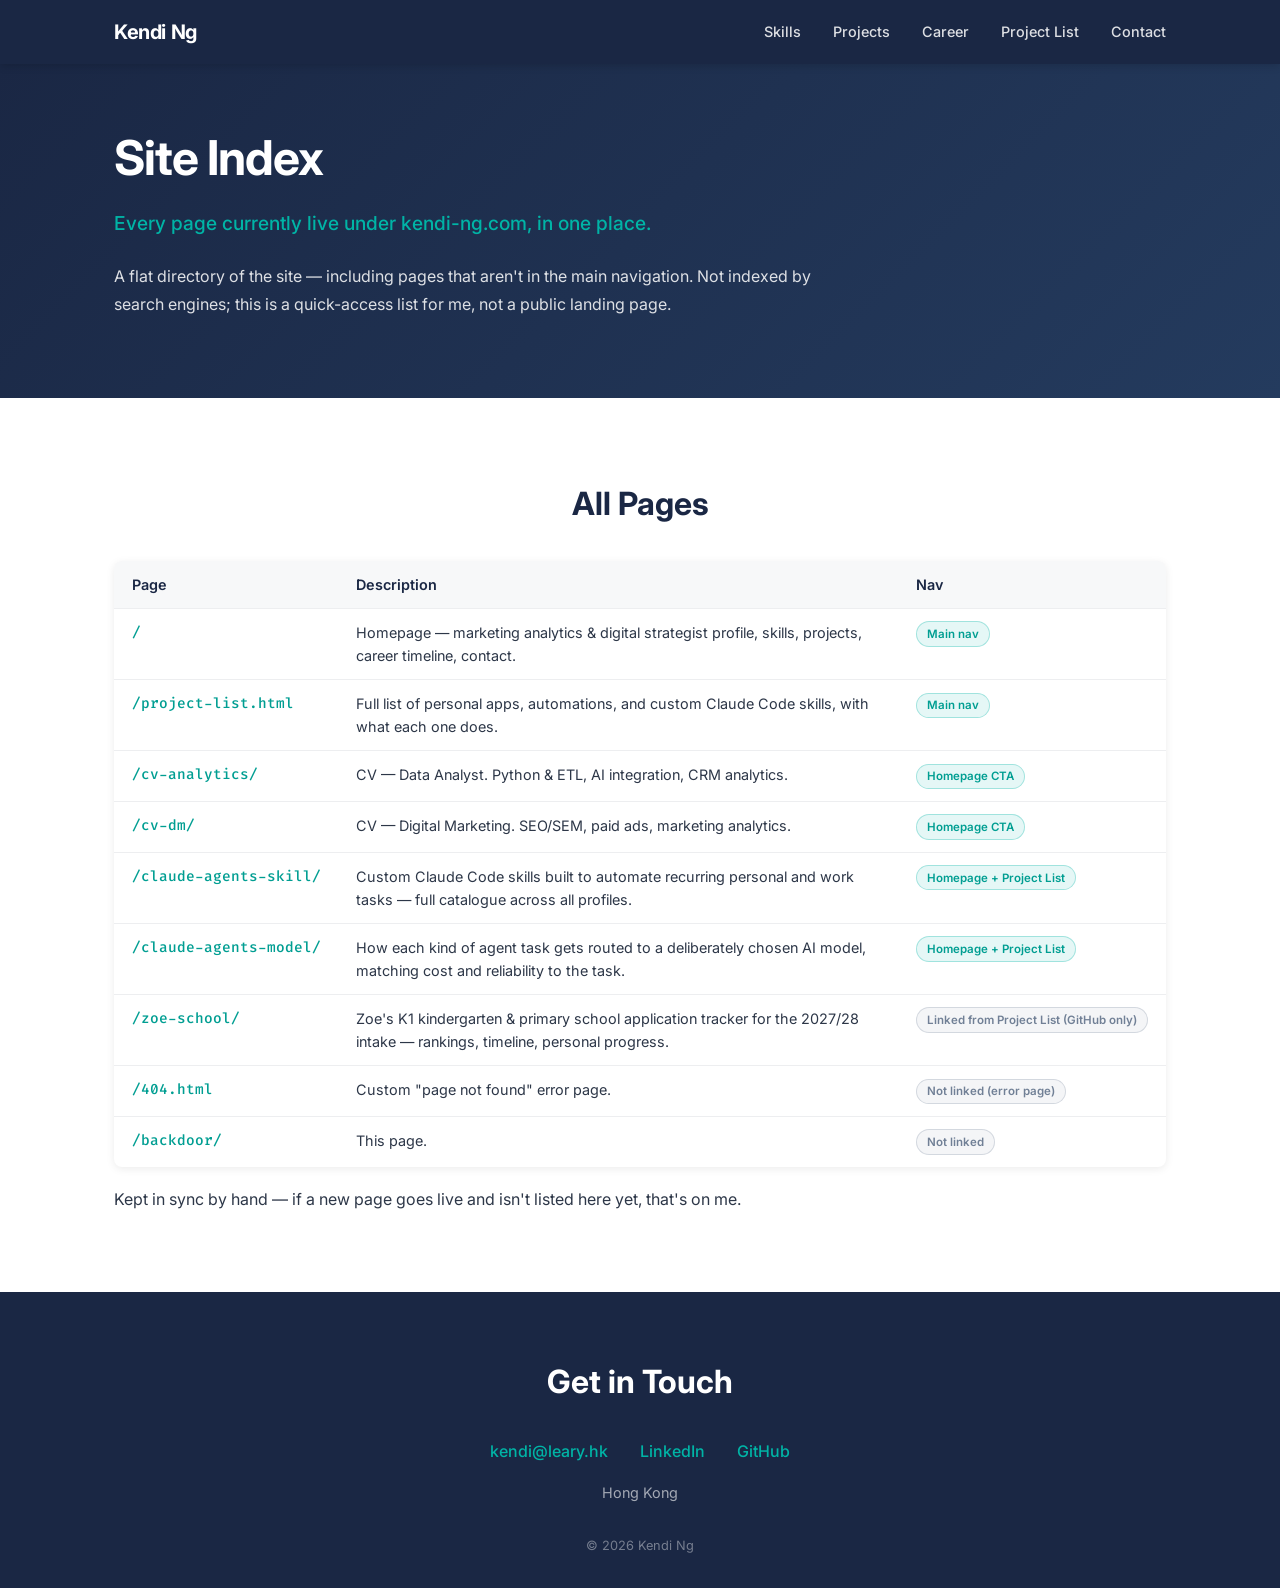
==== backdoor/index.html @ f40d723e "Add /backdoor site index page; fix drift in claude-agents-skill catalogue - New /backdoor/ page: fla" ====
<!DOCTYPE html>
<html lang="en">
<head>
  <meta charset="UTF-8">
  <meta name="viewport" content="width=device-width, initial-scale=1.0">
  <meta name="robots" content="noindex, nofollow">
  <title>Site Index — Kendi Ng</title>
  <link rel="icon" href="data:image/svg+xml,<svg xmlns='http://www.w3.org/2000/svg' viewBox='0 0 100 100'><text y='.9em' font-size='90'>K</text></svg>">
  <link rel="preconnect" href="https://fonts.googleapis.com">
  <link rel="preconnect" href="https://fonts.gstatic.com" crossorigin>
  <link href="https://fonts.googleapis.com/css2?family=Inter:wght@400;600;700&family=Fira+Code:wght@400&display=swap" rel="stylesheet">
  <link rel="stylesheet" href="../assets/css/style.css">
  <style>
    .page-hero { padding: 3.5rem 0 3rem; }
    .backdoor-table-wrap {
      overflow-x: auto;
      background: var(--color-white);
      border-radius: var(--radius);
      box-shadow: var(--shadow-card);
    }
    .backdoor-table {
      width: 100%;
      border-collapse: collapse;
      font-size: 0.9rem;
    }
    .backdoor-table th, .backdoor-table td {
      text-align: left;
      padding: 0.75rem 1.1rem;
      border-bottom: 1px solid rgba(26, 39, 68, 0.08);
      vertical-align: top;
    }
    .backdoor-table th {
      color: var(--color-primary);
      font-weight: 600;
      background: rgba(26, 39, 68, 0.03);
    }
    .backdoor-table tr:last-child td { border-bottom: none; }
    .backdoor-table td:first-child {
      font-family: var(--font-code);
      color: var(--color-accent-dark);
      white-space: nowrap;
      font-weight: 500;
    }
    .status-badge {
      display: inline-block;
      padding: 0.15rem 0.65rem;
      font-size: 0.72rem;
      font-weight: 600;
      border-radius: 999px;
      white-space: nowrap;
    }
    .status-live {
      color: var(--color-accent-dark);
      background: rgba(0, 180, 166, 0.1);
      border: 1px solid rgba(0, 180, 166, 0.3);
    }
    .status-unlinked {
      color: var(--color-muted);
      background: rgba(113, 128, 150, 0.08);
      border: 1px solid rgba(113, 128, 150, 0.25);
    }
  </style>
</head>
<body>

  <!-- Header / Navigation -->
  <header class="site-header">
    <nav class="nav-container container">
      <a href="../index.html" class="nav-logo">Kendi Ng</a>
      <button class="nav-toggle" aria-label="Toggle menu" aria-expanded="false">
        <span class="hamburger"></span>
      </button>
      <ul class="nav-links">
        <li><a href="../index.html#skills">Skills</a></li>
        <li><a href="../index.html#projects">Projects</a></li>
        <li><a href="../index.html#timeline">Career</a></li>
        <li><a href="../project-list.html">Project List</a></li>
        <li><a href="../index.html#contact">Contact</a></li>
      </ul>
    </nav>
  </header>

  <main>

    <!-- Page Hero -->
    <section class="hero page-hero">
      <div class="container">
        <div class="hero-content">
          <h1>Site Index</h1>
          <p class="hero-subtitle">Every page currently live under kendi-ng.com, in one place.</p>
          <p class="hero-bio">A flat directory of the site — including pages that aren't in the main navigation. Not indexed by search engines; this is a quick-access list for me, not a public landing page.</p>
        </div>
      </div>
    </section>

    <!-- Page directory -->
    <section class="projects">
      <div class="container">
        <h2 class="section-title">All Pages</h2>
        <div class="backdoor-table-wrap">
          <table class="backdoor-table">
            <thead><tr><th>Page</th><th>Description</th><th>Nav</th></tr></thead>
            <tbody>
              <tr>
                <td><a href="../index.html">/</a></td>
                <td>Homepage — marketing analytics &amp; digital strategist profile, skills, projects, career timeline, contact.</td>
                <td><span class="status-badge status-live">Main nav</span></td>
              </tr>
              <tr>
                <td><a href="../project-list.html">/project-list.html</a></td>
                <td>Full list of personal apps, automations, and custom Claude Code skills, with what each one does.</td>
                <td><span class="status-badge status-live">Main nav</span></td>
              </tr>
              <tr>
                <td><a href="../cv-analytics/">/cv-analytics/</a></td>
                <td>CV — Data Analyst. Python &amp; ETL, AI integration, CRM analytics.</td>
                <td><span class="status-badge status-live">Homepage CTA</span></td>
              </tr>
              <tr>
                <td><a href="../cv-dm/">/cv-dm/</a></td>
                <td>CV — Digital Marketing. SEO/SEM, paid ads, marketing analytics.</td>
                <td><span class="status-badge status-live">Homepage CTA</span></td>
              </tr>
              <tr>
                <td><a href="../claude-agents-skill/">/claude-agents-skill/</a></td>
                <td>Custom Claude Code skills built to automate recurring personal and work tasks — full catalogue across all profiles.</td>
                <td><span class="status-badge status-live">Homepage + Project List</span></td>
              </tr>
              <tr>
                <td><a href="../claude-agents-model/">/claude-agents-model/</a></td>
                <td>How each kind of agent task gets routed to a deliberately chosen AI model, matching cost and reliability to the task.</td>
                <td><span class="status-badge status-live">Homepage + Project List</span></td>
              </tr>
              <tr>
                <td><a href="../zoe-school/">/zoe-school/</a></td>
                <td>Zoe's K1 kindergarten &amp; primary school application tracker for the 2027/28 intake — rankings, timeline, personal progress.</td>
                <td><span class="status-badge status-unlinked">Linked from Project List (GitHub only)</span></td>
              </tr>
              <tr>
                <td><a href="../404.html">/404.html</a></td>
                <td>Custom "page not found" error page.</td>
                <td><span class="status-badge status-unlinked">Not linked (error page)</span></td>
              </tr>
              <tr>
                <td><a href="./">/backdoor/</a></td>
                <td>This page.</td>
                <td><span class="status-badge status-unlinked">Not linked</span></td>
              </tr>
            </tbody>
          </table>
        </div>
        <p class="section-subtitle" style="margin-top: 1.25rem;">Kept in sync by hand — if a new page goes live and isn't listed here yet, that's on me.</p>
      </div>
    </section>

  </main>

  <!-- Footer / Contact -->
  <footer id="contact" class="footer">
    <div class="container">
      <h2 class="section-title">Get in Touch</h2>
      <div class="footer-content">
        <div class="footer-links">
          <a href="mailto:kendi@leary.hk">kendi@leary.hk</a>
          <a href="https://www.linkedin.com/in/kendi-ng/" target="_blank" rel="noopener">LinkedIn</a>
          <a href="https://github.com/hkkendi" target="_blank" rel="noopener">GitHub</a>
        </div>
        <p class="footer-location">Hong Kong</p>
        <p class="footer-copyright">&copy; 2026 Kendi Ng</p>
      </div>
    </div>
  </footer>

  <script src="../assets/js/main.js"></script>
</body>
</html>
---- assets/css/style.css ----
/* ========== 1. Design Tokens ========== */
:root {
  --color-primary: #1a2744;
  --color-accent: #00b4a6;
  --color-accent-dark: #009e92;
  --color-bg: #f8f9fa;
  --color-text: #2d3748;
  --color-white: #ffffff;
  --color-muted: #718096;
  --font-body: 'Inter', sans-serif;
  --font-code: 'Fira Code', monospace;
  --shadow-card: 0 2px 8px rgba(0, 0, 0, 0.08);
  --shadow-card-hover: 0 4px 16px rgba(0, 0, 0, 0.12);
  --radius: 8px;
  --max-width: 1100px;
  --transition: 0.3s ease;
}

/* ========== 2. Reset & Base ========== */
*, *::before, *::after {
  margin: 0;
  padding: 0;
  box-sizing: border-box;
}

html {
  scroll-behavior: smooth;
  scroll-padding-top: 70px;
}

body {
  font-family: var(--font-body);
  color: var(--color-text);
  background: var(--color-bg);
  line-height: 1.6;
  -webkit-font-smoothing: antialiased;
}

ul {
  list-style: none;
}

a {
  text-decoration: none;
  color: inherit;
}

img {
  max-width: 100%;
  display: block;
}

/* ========== 3. Layout ========== */
.container {
  max-width: var(--max-width);
  margin: 0 auto;
  padding: 0 1.5rem;
}

.section-title {
  font-size: 1.75rem;
  font-weight: 700;
  color: var(--color-primary);
  margin-bottom: 2rem;
  text-align: center;
}

/* ========== 4. Header & Nav ========== */
.site-header {
  position: sticky;
  top: 0;
  z-index: 100;
  background: var(--color-primary);
  box-shadow: 0 2px 8px rgba(0, 0, 0, 0.15);
}

.nav-container {
  display: flex;
  align-items: center;
  justify-content: space-between;
  height: 64px;
}

.nav-logo {
  font-size: 1.25rem;
  font-weight: 700;
  color: var(--color-white);
  letter-spacing: -0.02em;
}

.nav-links {
  display: flex;
  gap: 2rem;
}

.nav-links a {
  color: rgba(255, 255, 255, 0.85);
  font-size: 0.9rem;
  font-weight: 500;
  transition: color var(--transition);
}

.nav-links a:hover,
.nav-links a.active {
  color: var(--color-accent);
}

.nav-toggle {
  display: none;
  background: none;
  border: none;
  cursor: pointer;
  padding: 0.5rem;
}

.hamburger,
.hamburger::before,
.hamburger::after {
  display: block;
  width: 24px;
  height: 2px;
  background: var(--color-white);
  transition: var(--transition);
}

.hamburger {
  position: relative;
}

.hamburger::before,
.hamburger::after {
  content: '';
  position: absolute;
  left: 0;
}

.hamburger::before {
  top: -7px;
}

.hamburger::after {
  top: 7px;
}

/* ========== 5. Hero ========== */
.hero {
  padding: 5rem 0 4rem;
  background: linear-gradient(135deg, var(--color-primary) 0%, #243b5e 100%);
  color: var(--color-white);
}

.hero-content {
  max-width: 720px;
}

.hero h1 {
  font-size: 2.5rem;
  font-weight: 700;
  margin-bottom: 0.75rem;
  letter-spacing: -0.02em;
}

.hero-subtitle {
  font-size: 1.1rem;
  color: var(--color-accent);
  font-weight: 500;
  margin-bottom: 1.5rem;
  line-height: 1.5;
}

.hero-bio {
  font-size: 1rem;
  line-height: 1.75;
  color: rgba(255, 255, 255, 0.85);
  margin-bottom: 2rem;
}

.hero-ctas {
  display: flex;
  flex-wrap: wrap;
  gap: 0.75rem;
}

/* ========== 6. Buttons ========== */
.btn {
  display: inline-flex;
  align-items: center;
  justify-content: center;
  padding: 0.65rem 1.5rem;
  font-size: 0.9rem;
  font-weight: 600;
  font-family: var(--font-body);
  border-radius: var(--radius);
  border: 2px solid transparent;
  cursor: pointer;
  transition: all var(--transition);
}

.btn-primary {
  background: var(--color-accent);
  color: var(--color-white);
  border-color: var(--color-accent);
}

.btn-primary:hover {
  background: var(--color-accent-dark);
  border-color: var(--color-accent-dark);
  transform: translateY(-1px);
}

.btn-outline {
  background: transparent;
  color: var(--color-accent);
  border-color: var(--color-accent);
}

.btn-outline:hover {
  background: var(--color-accent);
  color: var(--color-white);
  transform: translateY(-1px);
}

.btn-sm {
  padding: 0.4rem 1rem;
  font-size: 0.85rem;
}

.btn--disabled {
  opacity: 0.6;
  cursor: default;
  pointer-events: none;
}

/* ========== 7. Skills Matrix ========== */
.skills {
  padding: 5rem 0;
}

.skills-grid {
  display: grid;
  grid-template-columns: 1fr;
  gap: 2rem;
}

.skill-group {
  background: var(--color-white);
  border-radius: var(--radius);
  padding: 1.5rem;
  box-shadow: var(--shadow-card);
}

.skill-category {
  font-size: 0.95rem;
  font-weight: 600;
  color: var(--color-primary);
  margin-bottom: 1rem;
  text-transform: uppercase;
  letter-spacing: 0.04em;
}

.skill-tags {
  display: flex;
  flex-wrap: wrap;
  gap: 0.5rem;
}

.skill-badge {
  display: inline-block;
  padding: 0.3rem 0.85rem;
  font-size: 0.85rem;
  font-weight: 500;
  color: var(--color-accent-dark);
  background: rgba(0, 180, 166, 0.08);
  border: 1px solid rgba(0, 180, 166, 0.25);
  border-radius: 999px;
}

/* ========== 8. Projects ========== */
.projects {
  padding: 5rem 0;
  background: var(--color-white);
}

.projects-list {
  display: flex;
  flex-direction: column;
  gap: 2rem;
}

.project-card {
  display: flex;
  flex-direction: column;
  background: var(--color-bg);
  border-radius: var(--radius);
  box-shadow: var(--shadow-card);
  overflow: hidden;
  transition: box-shadow var(--transition);
}

.project-card:hover {
  box-shadow: var(--shadow-card-hover);
}

.project-card-body {
  padding: 2rem;
  flex: 1;
}

.project-title {
  font-size: 1.25rem;
  font-weight: 700;
  color: var(--color-primary);
  margin-bottom: 0.75rem;
}

.project-problem {
  font-size: 0.95rem;
  color: var(--color-muted);
  margin-bottom: 0.75rem;
  line-height: 1.6;
}

.project-solution {
  font-size: 0.95rem;
  margin-bottom: 1.25rem;
  line-height: 1.6;
}

.project-tech {
  display: flex;
  flex-wrap: wrap;
  gap: 0.4rem;
  margin-bottom: 1.25rem;
}

.tech-badge {
  display: inline-block;
  padding: 0.2rem 0.65rem;
  font-size: 0.8rem;
  font-weight: 500;
  color: var(--color-primary);
  background: rgba(26, 39, 68, 0.06);
  border: 1px solid rgba(26, 39, 68, 0.15);
  border-radius: 999px;
}

.project-links {
  display: flex;
  gap: 0.5rem;
}

/* Subsection title */
.subsection-title {
  font-size: 1.35rem;
  font-weight: 700;
  color: var(--color-primary);
  text-align: center;
  margin: 3rem 0 1.5rem;
}

/* Compact project grid */
.projects-grid-compact {
  display: grid;
  grid-template-columns: 1fr;
  gap: 1.25rem;
}

.project-card-compact {
  background: var(--color-bg);
  border-radius: var(--radius);
  padding: 1.5rem;
  box-shadow: var(--shadow-card);
  transition: box-shadow var(--transition);
}

.project-card-compact:hover {
  box-shadow: var(--shadow-card-hover);
}

.project-title-sm {
  font-size: 1.05rem;
  font-weight: 700;
  color: var(--color-primary);
  margin-bottom: 0.5rem;
}

.project-desc {
  font-size: 0.9rem;
  color: var(--color-text);
  line-height: 1.6;
  margin-bottom: 1rem;
}

.project-media {
  padding: 1.5rem 2rem 2rem;
}

.video-placeholder {
  display: flex;
  flex-direction: column;
  align-items: center;
  justify-content: center;
  aspect-ratio: 16 / 9;
  max-width: 480px;
  background: rgba(26, 39, 68, 0.04);
  border: 2px dashed rgba(26, 39, 68, 0.15);
  border-radius: var(--radius);
  color: var(--color-muted);
}

.placeholder-icon {
  font-size: 2rem;
  margin-bottom: 0.5rem;
  opacity: 0.4;
}

.video-placeholder p {
  font-size: 0.85rem;
}

/* ========== 9. Timeline ========== */
.timeline {
  padding: 5rem 0;
}

.timeline-track {
  display: flex;
  flex-direction: column;
  gap: 2rem;
  position: relative;
  padding-left: 2rem;
}

.timeline-track::before {
  content: '';
  position: absolute;
  left: 5px;
  top: 0;
  bottom: 0;
  width: 2px;
  background: var(--color-accent);
}

.timeline-item {
  position: relative;
}

.timeline-item::before {
  content: '';
  position: absolute;
  left: -2rem;
  top: 4px;
  width: 12px;
  height: 12px;
  border-radius: 50%;
  background: var(--color-accent);
  border: 2px solid var(--color-bg);
  transform: translateX(-1px);
}

.timeline-year {
  display: block;
  font-size: 0.85rem;
  font-weight: 700;
  color: var(--color-accent);
  margin-bottom: 0.25rem;
}

.timeline-content h3 {
  font-size: 1.1rem;
  font-weight: 600;
  color: var(--color-primary);
}

.timeline-content p {
  font-size: 0.9rem;
  color: var(--color-muted);
}

/* ========== 10. Footer ========== */
.footer {
  padding: 4rem 0 2rem;
  background: var(--color-primary);
  color: var(--color-white);
  text-align: center;
}

.footer .section-title {
  color: var(--color-white);
}

.footer-content {
  display: flex;
  flex-direction: column;
  align-items: center;
  gap: 1rem;
}

.footer-links {
  display: flex;
  gap: 2rem;
}

.footer-links a {
  color: var(--color-accent);
  font-weight: 500;
  transition: opacity var(--transition);
}

.footer-links a:hover {
  opacity: 0.8;
}

.footer-location {
  color: rgba(255, 255, 255, 0.6);
  font-size: 0.9rem;
}

.footer-copyright {
  color: rgba(255, 255, 255, 0.4);
  font-size: 0.8rem;
  margin-top: 1rem;
}

/* ========== 11. Animations ========== */
.fade-in {
  opacity: 0;
  transform: translateY(20px);
  transition: opacity 0.6s ease, transform 0.6s ease;
}

.fade-in.visible {
  opacity: 1;
  transform: translateY(0);
}

/* ========== 12. Media Queries ========== */

/* Mobile nav */
@media (max-width: 767px) {
  .nav-toggle {
    display: block;
  }

  .nav-links {
    display: none;
    position: absolute;
    top: 64px;
    left: 0;
    right: 0;
    flex-direction: column;
    background: var(--color-primary);
    padding: 1rem 1.5rem;
    gap: 0;
    box-shadow: 0 4px 12px rgba(0, 0, 0, 0.2);
  }

  .nav-links--open {
    display: flex;
  }

  .nav-links li {
    padding: 0.75rem 0;
    border-bottom: 1px solid rgba(255, 255, 255, 0.1);
  }

  .nav-links li:last-child {
    border-bottom: none;
  }

  .hero h1 {
    font-size: 1.75rem;
  }

  .hero-subtitle {
    font-size: 0.95rem;
  }

  .hero-ctas {
    flex-direction: column;
  }

  .hero-ctas .btn {
    text-align: center;
  }

  .footer-links {
    flex-direction: column;
    gap: 1rem;
  }
}

/* Tablet */
@media (min-width: 768px) {
  .skills-grid {
    grid-template-columns: repeat(2, 1fr);
  }

  .project-card {
    flex-direction: row;
  }

  .project-media {
    display: flex;
    align-items: center;
    padding: 2rem;
    min-width: 320px;
  }

  .projects-grid-compact {
    grid-template-columns: repeat(2, 1fr);
  }

  .timeline-track {
    flex-direction: row;
    justify-content: space-between;
    padding-left: 0;
    padding-top: 2.5rem;
    gap: 0;
  }

  .timeline-track::before {
    left: 0;
    right: 0;
    top: 5px;
    bottom: auto;
    width: auto;
    height: 2px;
  }

  .timeline-item {
    flex: 1;
    text-align: center;
  }

  .timeline-item::before {
    left: 50%;
    top: -2.5rem;
    transform: translateX(-50%);
  }
}

/* Desktop */
@media (min-width: 1024px) {
  .skills-grid {
    grid-template-columns: repeat(3, 1fr);
  }

  .hero h1 {
    font-size: 3rem;
  }

  .hero-subtitle {
    font-size: 1.2rem;
  }

  .section-title {
    font-size: 2rem;
  }
}
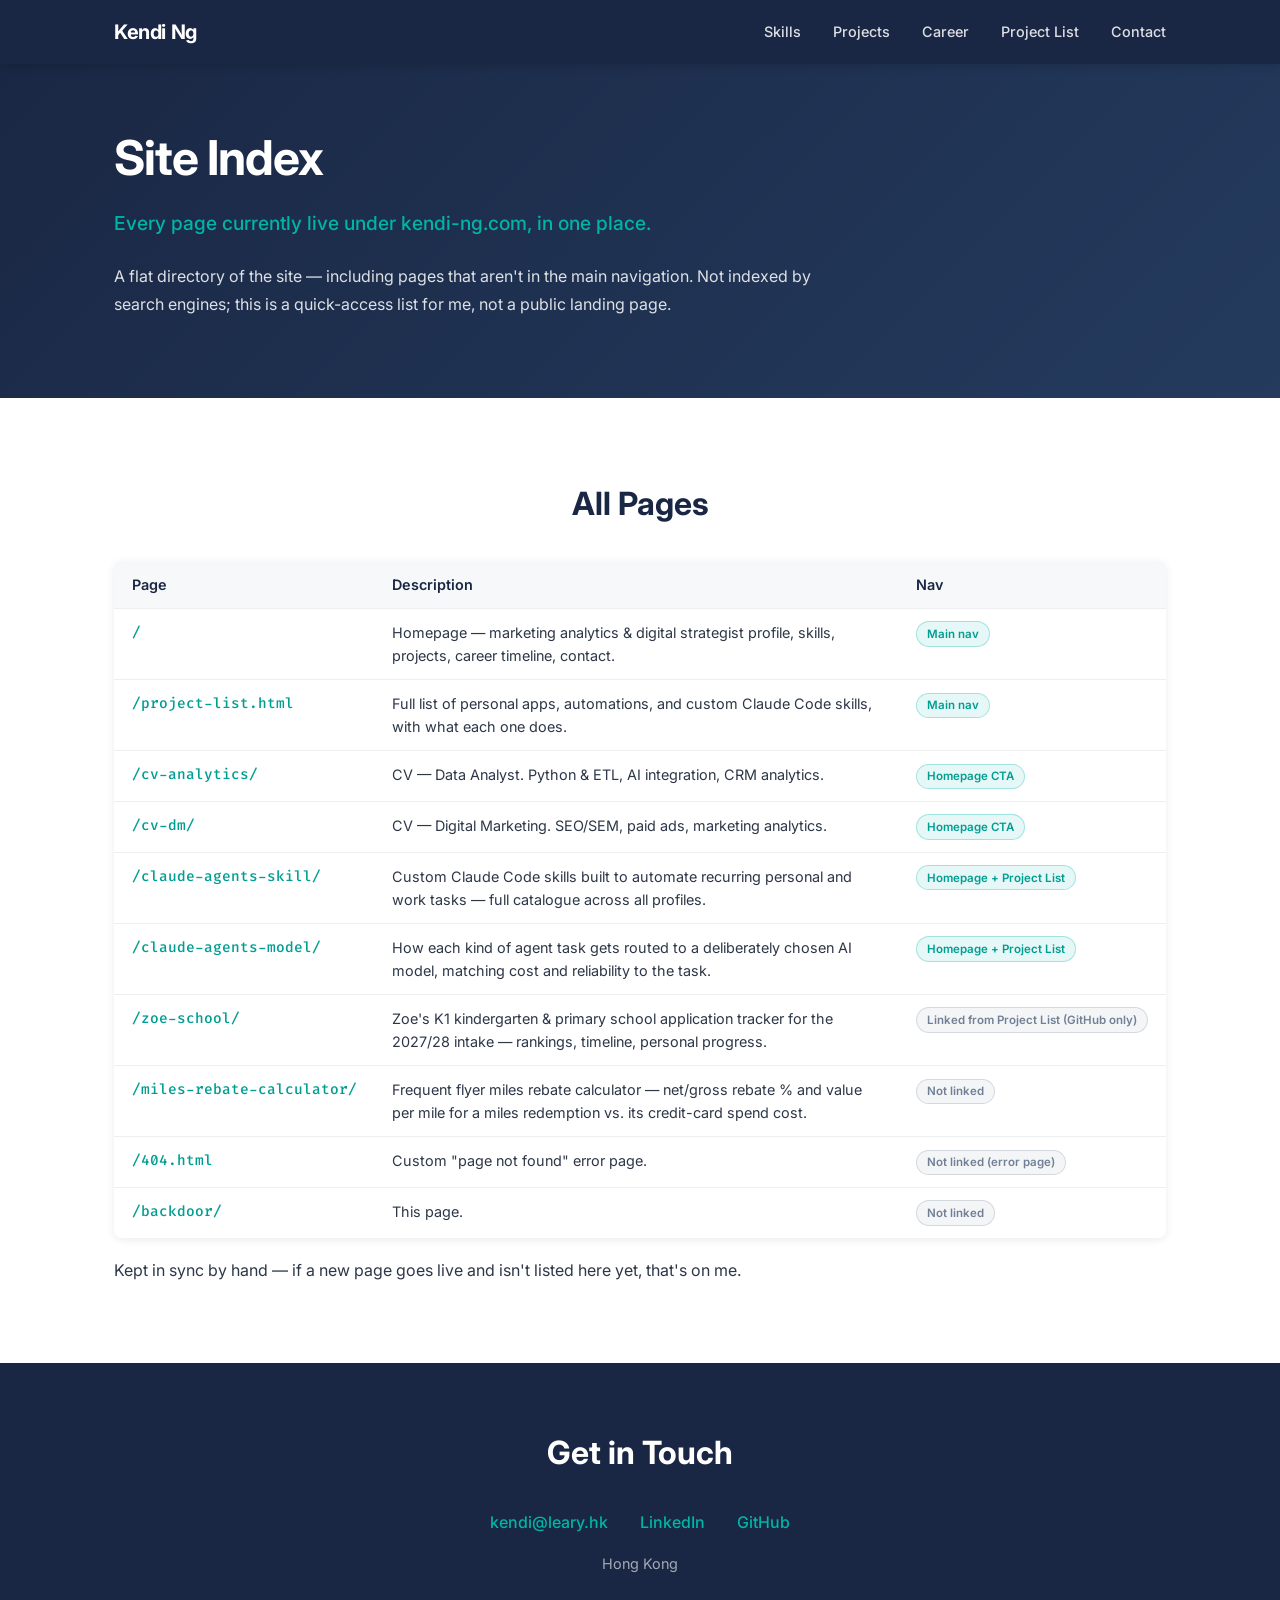
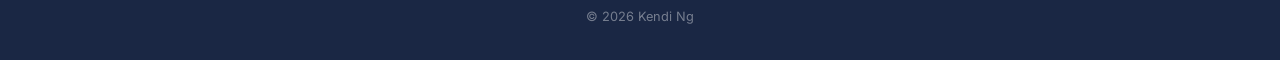
==== commit fd0709ea: "Add miles-rebate-calculator to /backdoor site index" ====
--- a/backdoor/index.html
+++ b/backdoor/index.html
@@ -137,6 +137,11 @@
                 <td><span class="status-badge status-unlinked">Linked from Project List (GitHub only)</span></td>
               </tr>
               <tr>
+                <td><a href="../miles-rebate-calculator/">/miles-rebate-calculator/</a></td>
+                <td>Frequent flyer miles rebate calculator — net/gross rebate % and value per mile for a miles redemption vs. its credit-card spend cost.</td>
+                <td><span class="status-badge status-unlinked">Not linked</span></td>
+              </tr>
+              <tr>
                 <td><a href="../404.html">/404.html</a></td>
                 <td>Custom "page not found" error page.</td>
                 <td><span class="status-badge status-unlinked">Not linked (error page)</span></td>
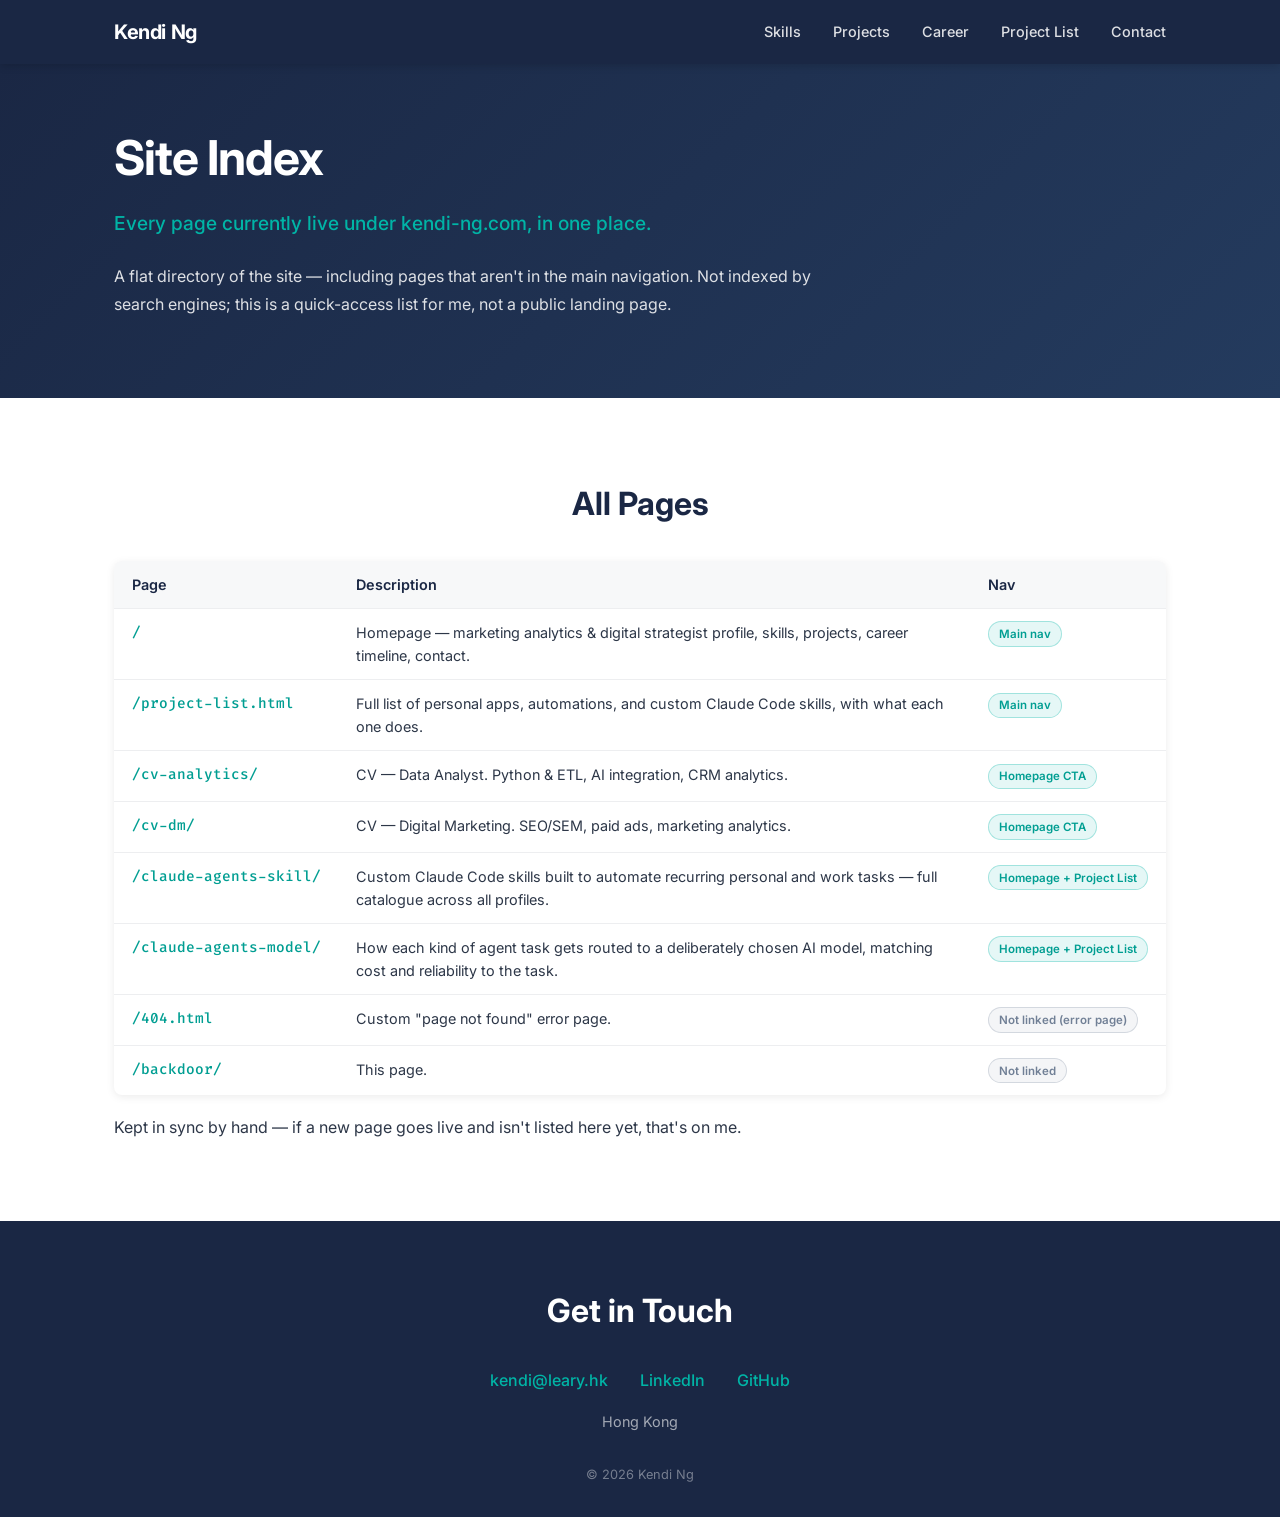
==== commit 17c0e0c9: "Retire Zoe school tracker — it now lives on searchsmart.hk The Zoe K1 school tracker, its data, and " ====
--- a/backdoor/index.html
+++ b/backdoor/index.html
@@ -132,16 +132,6 @@
                 <td><span class="status-badge status-live">Homepage + Project List</span></td>
               </tr>
               <tr>
-                <td><a href="../zoe-school/">/zoe-school/</a></td>
-                <td>Zoe's K1 kindergarten &amp; primary school application tracker for the 2027/28 intake — rankings, timeline, personal progress.</td>
-                <td><span class="status-badge status-unlinked">Linked from Project List (GitHub only)</span></td>
-              </tr>
-              <tr>
-                <td><a href="../miles-rebate-calculator/">/miles-rebate-calculator/</a></td>
-                <td>Frequent flyer miles rebate calculator — net/gross rebate % and value per mile for a miles redemption vs. its credit-card spend cost.</td>
-                <td><span class="status-badge status-unlinked">Not linked</span></td>
-              </tr>
-              <tr>
                 <td><a href="../404.html">/404.html</a></td>
                 <td>Custom "page not found" error page.</td>
                 <td><span class="status-badge status-unlinked">Not linked (error page)</span></td>
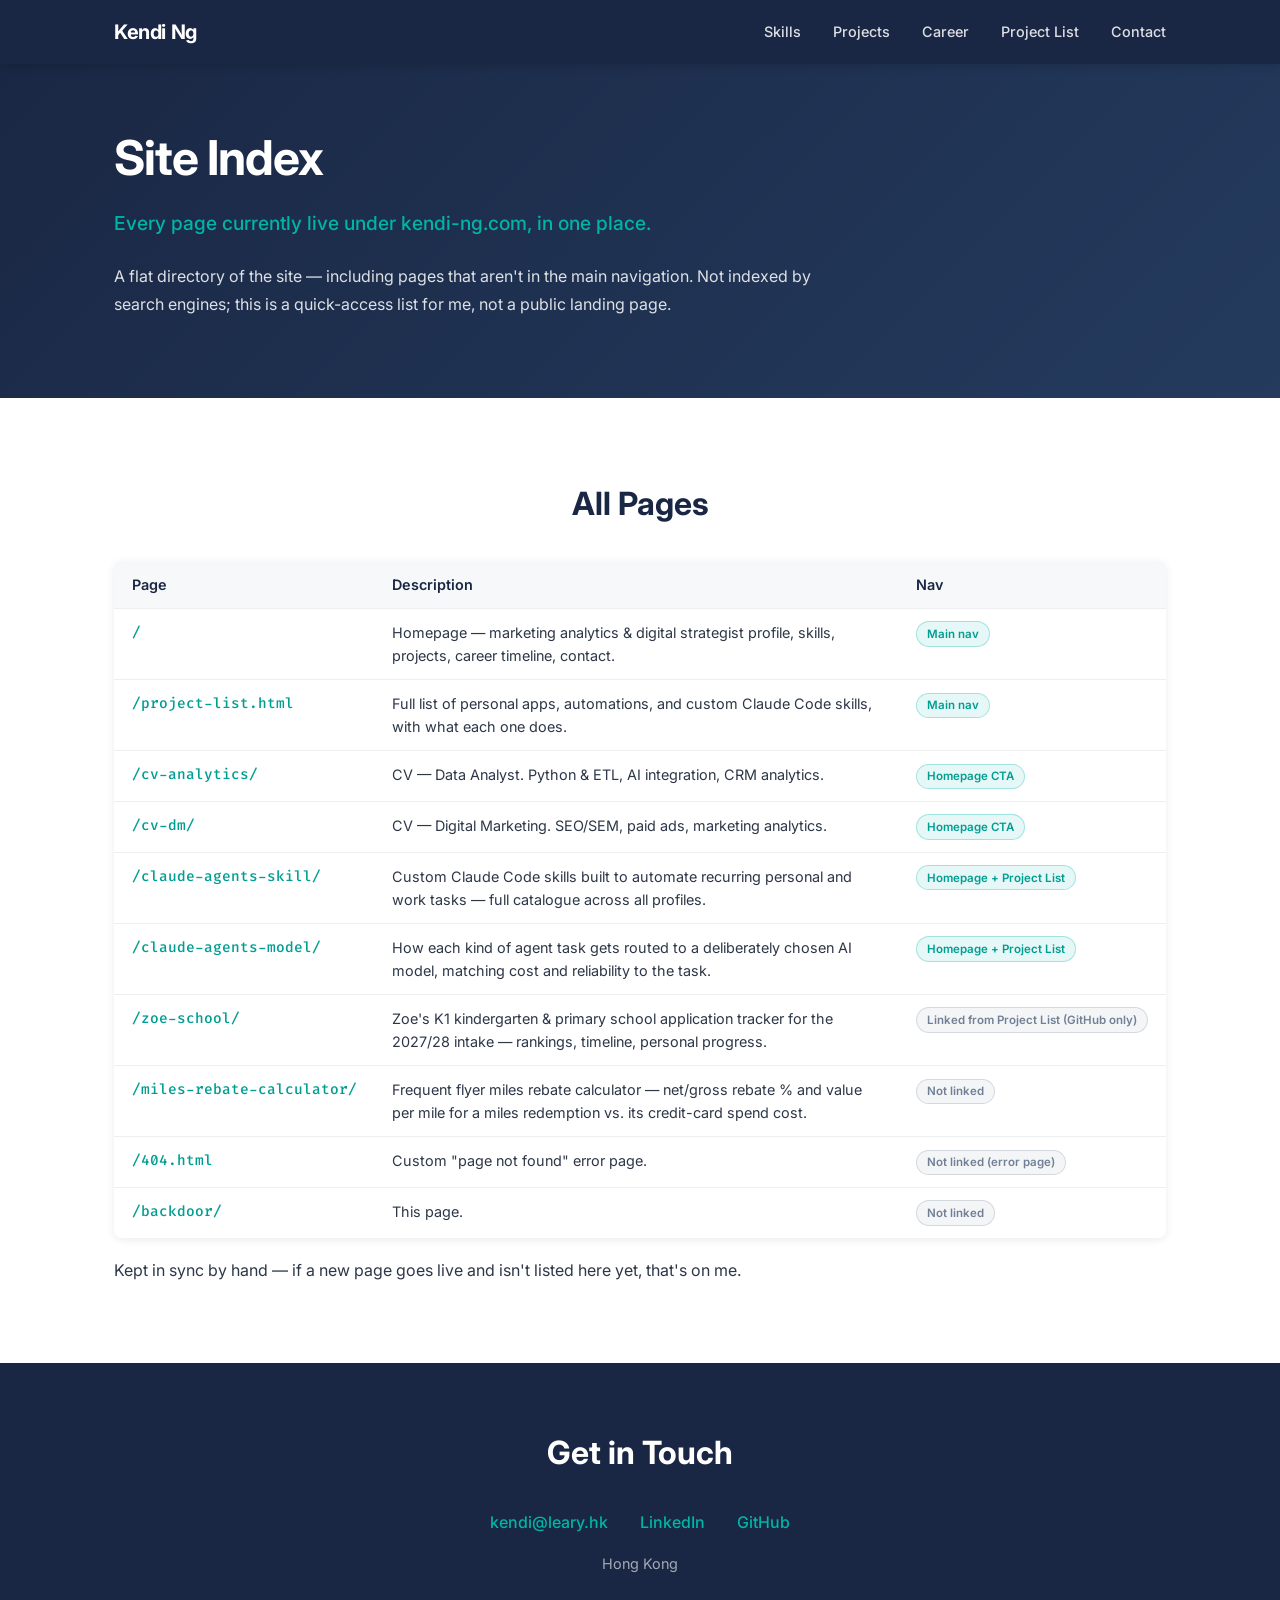
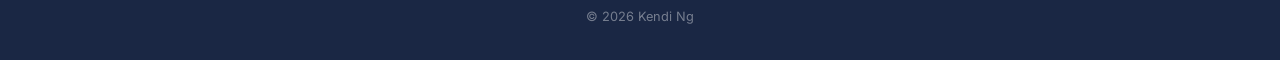
==== commit 9b4d448c: "Add miles-rebate-calculator to /backdoor site index" ====
--- a/backdoor/index.html
+++ b/backdoor/index.html
@@ -132,6 +132,16 @@
                 <td><span class="status-badge status-live">Homepage + Project List</span></td>
               </tr>
               <tr>
+                <td><a href="../zoe-school/">/zoe-school/</a></td>
+                <td>Zoe's K1 kindergarten &amp; primary school application tracker for the 2027/28 intake — rankings, timeline, personal progress.</td>
+                <td><span class="status-badge status-unlinked">Linked from Project List (GitHub only)</span></td>
+              </tr>
+              <tr>
+                <td><a href="../miles-rebate-calculator/">/miles-rebate-calculator/</a></td>
+                <td>Frequent flyer miles rebate calculator — net/gross rebate % and value per mile for a miles redemption vs. its credit-card spend cost.</td>
+                <td><span class="status-badge status-unlinked">Not linked</span></td>
+              </tr>
+              <tr>
                 <td><a href="../404.html">/404.html</a></td>
                 <td>Custom "page not found" error page.</td>
                 <td><span class="status-badge status-unlinked">Not linked (error page)</span></td>
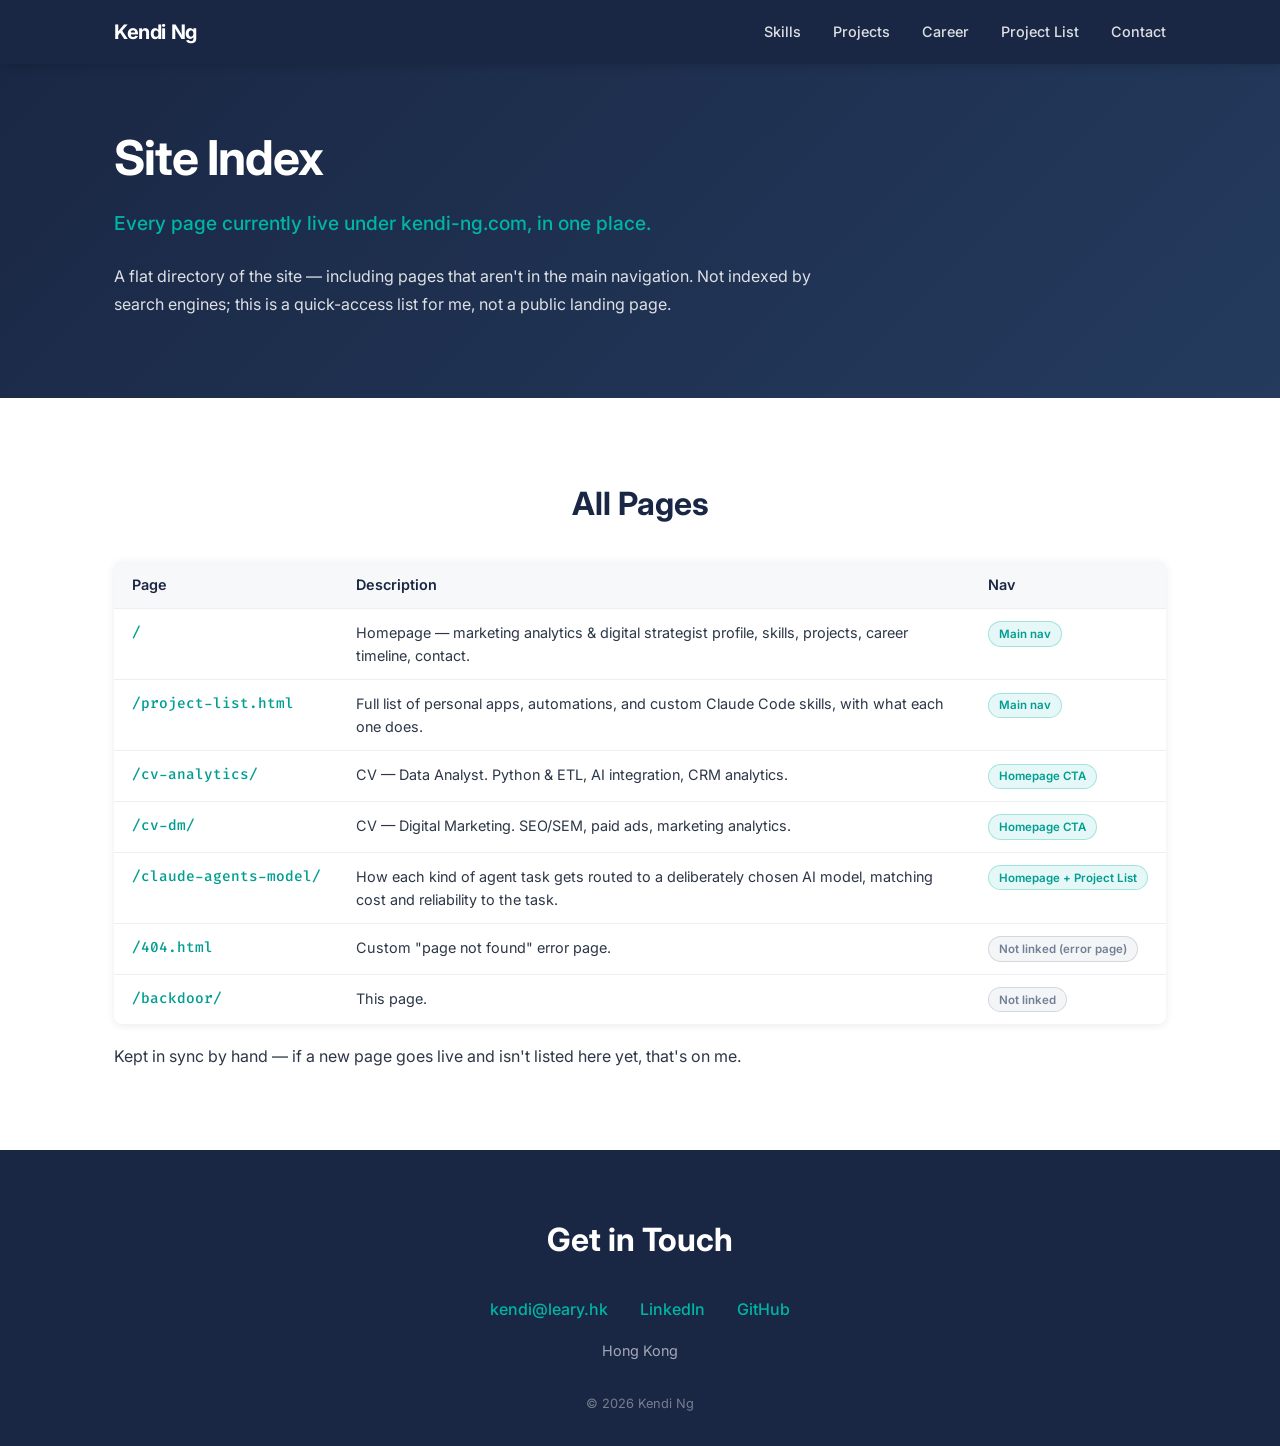
==== commit 75c81915: "Remove the Claude Agents Skill page (moved to a private site) - catalogue now lives on the owner's p" ====
--- a/backdoor/index.html
+++ b/backdoor/index.html
@@ -122,24 +122,9 @@
                 <td><span class="status-badge status-live">Homepage CTA</span></td>
               </tr>
               <tr>
-                <td><a href="../claude-agents-skill/">/claude-agents-skill/</a></td>
-                <td>Custom Claude Code skills built to automate recurring personal and work tasks — full catalogue across all profiles.</td>
-                <td><span class="status-badge status-live">Homepage + Project List</span></td>
-              </tr>
-              <tr>
                 <td><a href="../claude-agents-model/">/claude-agents-model/</a></td>
                 <td>How each kind of agent task gets routed to a deliberately chosen AI model, matching cost and reliability to the task.</td>
                 <td><span class="status-badge status-live">Homepage + Project List</span></td>
-              </tr>
-              <tr>
-                <td><a href="../zoe-school/">/zoe-school/</a></td>
-                <td>Zoe's K1 kindergarten &amp; primary school application tracker for the 2027/28 intake — rankings, timeline, personal progress.</td>
-                <td><span class="status-badge status-unlinked">Linked from Project List (GitHub only)</span></td>
-              </tr>
-              <tr>
-                <td><a href="../miles-rebate-calculator/">/miles-rebate-calculator/</a></td>
-                <td>Frequent flyer miles rebate calculator — net/gross rebate % and value per mile for a miles redemption vs. its credit-card spend cost.</td>
-                <td><span class="status-badge status-unlinked">Not linked</span></td>
               </tr>
               <tr>
                 <td><a href="../404.html">/404.html</a></td>
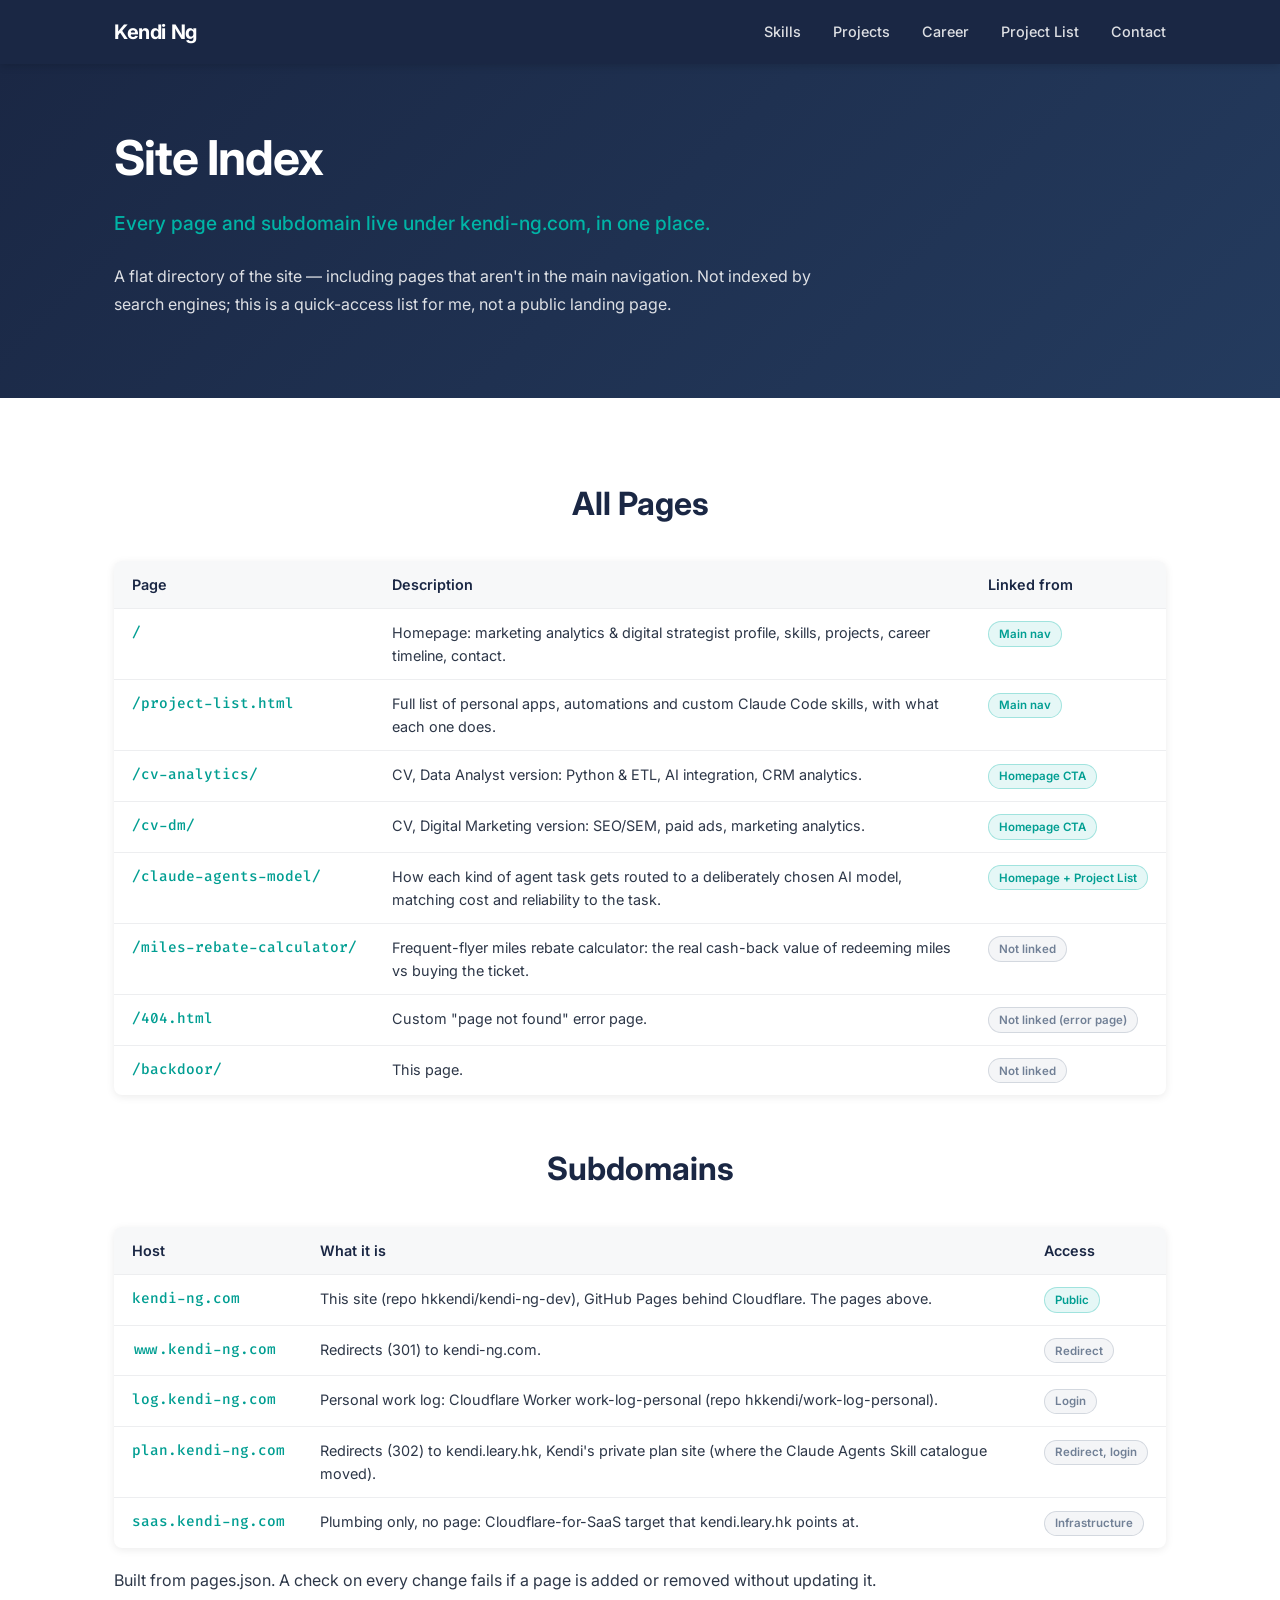
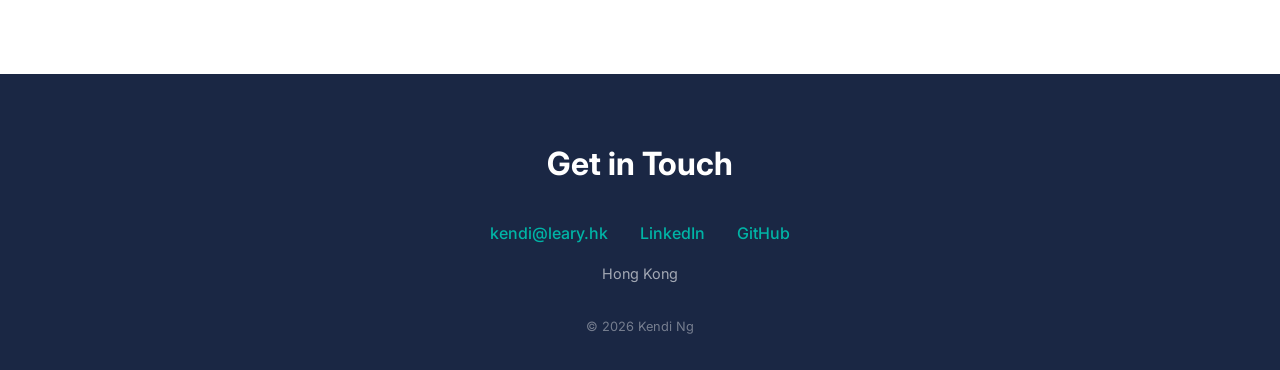
==== commit a311218f: "Backdoor site index: list every page and subdomain, from one checked data file - backdoor/pages.json" ====
--- a/backdoor/index.html
+++ b/backdoor/index.html
@@ -87,59 +87,32 @@
       <div class="container">
         <div class="hero-content">
           <h1>Site Index</h1>
-          <p class="hero-subtitle">Every page currently live under kendi-ng.com, in one place.</p>
+          <p class="hero-subtitle">Every page and subdomain live under kendi-ng.com, in one place.</p>
           <p class="hero-bio">A flat directory of the site — including pages that aren't in the main navigation. Not indexed by search engines; this is a quick-access list for me, not a public landing page.</p>
         </div>
       </div>
     </section>
 
-    <!-- Page directory -->
+    <!-- Page directory: both tables are filled from pages.json (checked in CI by tools/check_site_index.py) -->
     <section class="projects">
       <div class="container">
         <h2 class="section-title">All Pages</h2>
         <div class="backdoor-table-wrap">
           <table class="backdoor-table">
-            <thead><tr><th>Page</th><th>Description</th><th>Nav</th></tr></thead>
-            <tbody>
-              <tr>
-                <td><a href="../index.html">/</a></td>
-                <td>Homepage — marketing analytics &amp; digital strategist profile, skills, projects, career timeline, contact.</td>
-                <td><span class="status-badge status-live">Main nav</span></td>
-              </tr>
-              <tr>
-                <td><a href="../project-list.html">/project-list.html</a></td>
-                <td>Full list of personal apps, automations, and custom Claude Code skills, with what each one does.</td>
-                <td><span class="status-badge status-live">Main nav</span></td>
-              </tr>
-              <tr>
-                <td><a href="../cv-analytics/">/cv-analytics/</a></td>
-                <td>CV — Data Analyst. Python &amp; ETL, AI integration, CRM analytics.</td>
-                <td><span class="status-badge status-live">Homepage CTA</span></td>
-              </tr>
-              <tr>
-                <td><a href="../cv-dm/">/cv-dm/</a></td>
-                <td>CV — Digital Marketing. SEO/SEM, paid ads, marketing analytics.</td>
-                <td><span class="status-badge status-live">Homepage CTA</span></td>
-              </tr>
-              <tr>
-                <td><a href="../claude-agents-model/">/claude-agents-model/</a></td>
-                <td>How each kind of agent task gets routed to a deliberately chosen AI model, matching cost and reliability to the task.</td>
-                <td><span class="status-badge status-live">Homepage + Project List</span></td>
-              </tr>
-              <tr>
-                <td><a href="../404.html">/404.html</a></td>
-                <td>Custom "page not found" error page.</td>
-                <td><span class="status-badge status-unlinked">Not linked (error page)</span></td>
-              </tr>
-              <tr>
-                <td><a href="./">/backdoor/</a></td>
-                <td>This page.</td>
-                <td><span class="status-badge status-unlinked">Not linked</span></td>
-              </tr>
-            </tbody>
+            <thead><tr><th>Page</th><th>Description</th><th>Linked from</th></tr></thead>
+            <tbody id="pages-body"><tr><td colspan="3">Loading&hellip;</td></tr></tbody>
           </table>
         </div>
-        <p class="section-subtitle" style="margin-top: 1.25rem;">Kept in sync by hand — if a new page goes live and isn't listed here yet, that's on me.</p>
+
+        <h2 class="section-title" style="margin-top: 3rem;">Subdomains</h2>
+        <div class="backdoor-table-wrap">
+          <table class="backdoor-table">
+            <thead><tr><th>Host</th><th>What it is</th><th>Access</th></tr></thead>
+            <tbody id="hosts-body"><tr><td colspan="3">Loading&hellip;</td></tr></tbody>
+          </table>
+        </div>
+        <noscript><p class="section-subtitle">This list needs JavaScript. The raw list is at <a href="pages.json">pages.json</a>.</p></noscript>
+        <p class="section-subtitle" style="margin-top: 1.25rem;">Built from <a href="pages.json">pages.json</a>. A check on every change fails if a page is added or removed without updating it.</p>
       </div>
     </section>
 
@@ -162,5 +135,38 @@
   </footer>
 
   <script src="../assets/js/main.js"></script>
+  <script>
+    (function () {
+      function esc(t) {
+        return String(t).replace(/[&<>"']/g, function (c) {
+          return { '&': '&amp;', '<': '&lt;', '>': '&gt;', '"': '&quot;', "'": '&#39;' }[c];
+        });
+      }
+      function badge(text, quiet) {
+        return '<span class="status-badge ' + (quiet ? 'status-unlinked' : 'status-live') + '">' + esc(text) + '</span>';
+      }
+      function fail(msg) {
+        ['pages-body', 'hosts-body'].forEach(function (id) {
+          document.getElementById(id).innerHTML = '<tr><td colspan="3">' + esc(msg) + '</td></tr>';
+        });
+      }
+      fetch('pages.json', { cache: 'no-cache' })
+        .then(function (r) { if (!r.ok) throw new Error(r.status); return r.json(); })
+        .then(function (data) {
+          document.getElementById('pages-body').innerHTML = data.pages.map(function (p) {
+            var href = '..' + p.path;
+            return '<tr><td><a href="' + esc(href) + '">' + esc(p.path) + '</a></td><td>' + esc(p.description) +
+              '</td><td>' + badge(p.linked, /^Not linked/.test(p.linked)) + '</td></tr>';
+          }).join('');
+          document.getElementById('hosts-body').innerHTML = data.hosts.map(function (h) {
+            var cell = h.access === 'Infrastructure' ? esc(h.host)
+              : '<a href="https://' + esc(h.host) + '/" rel="noopener">' + esc(h.host) + '</a>';
+            return '<tr><td>' + cell + '</td><td>' + esc(h.description) + '</td><td>' +
+              badge(h.access, h.access !== 'Public') + '</td></tr>';
+          }).join('');
+        })
+        .catch(function () { fail('Could not load pages.json.'); });
+    })();
+  </script>
 </body>
 </html>
